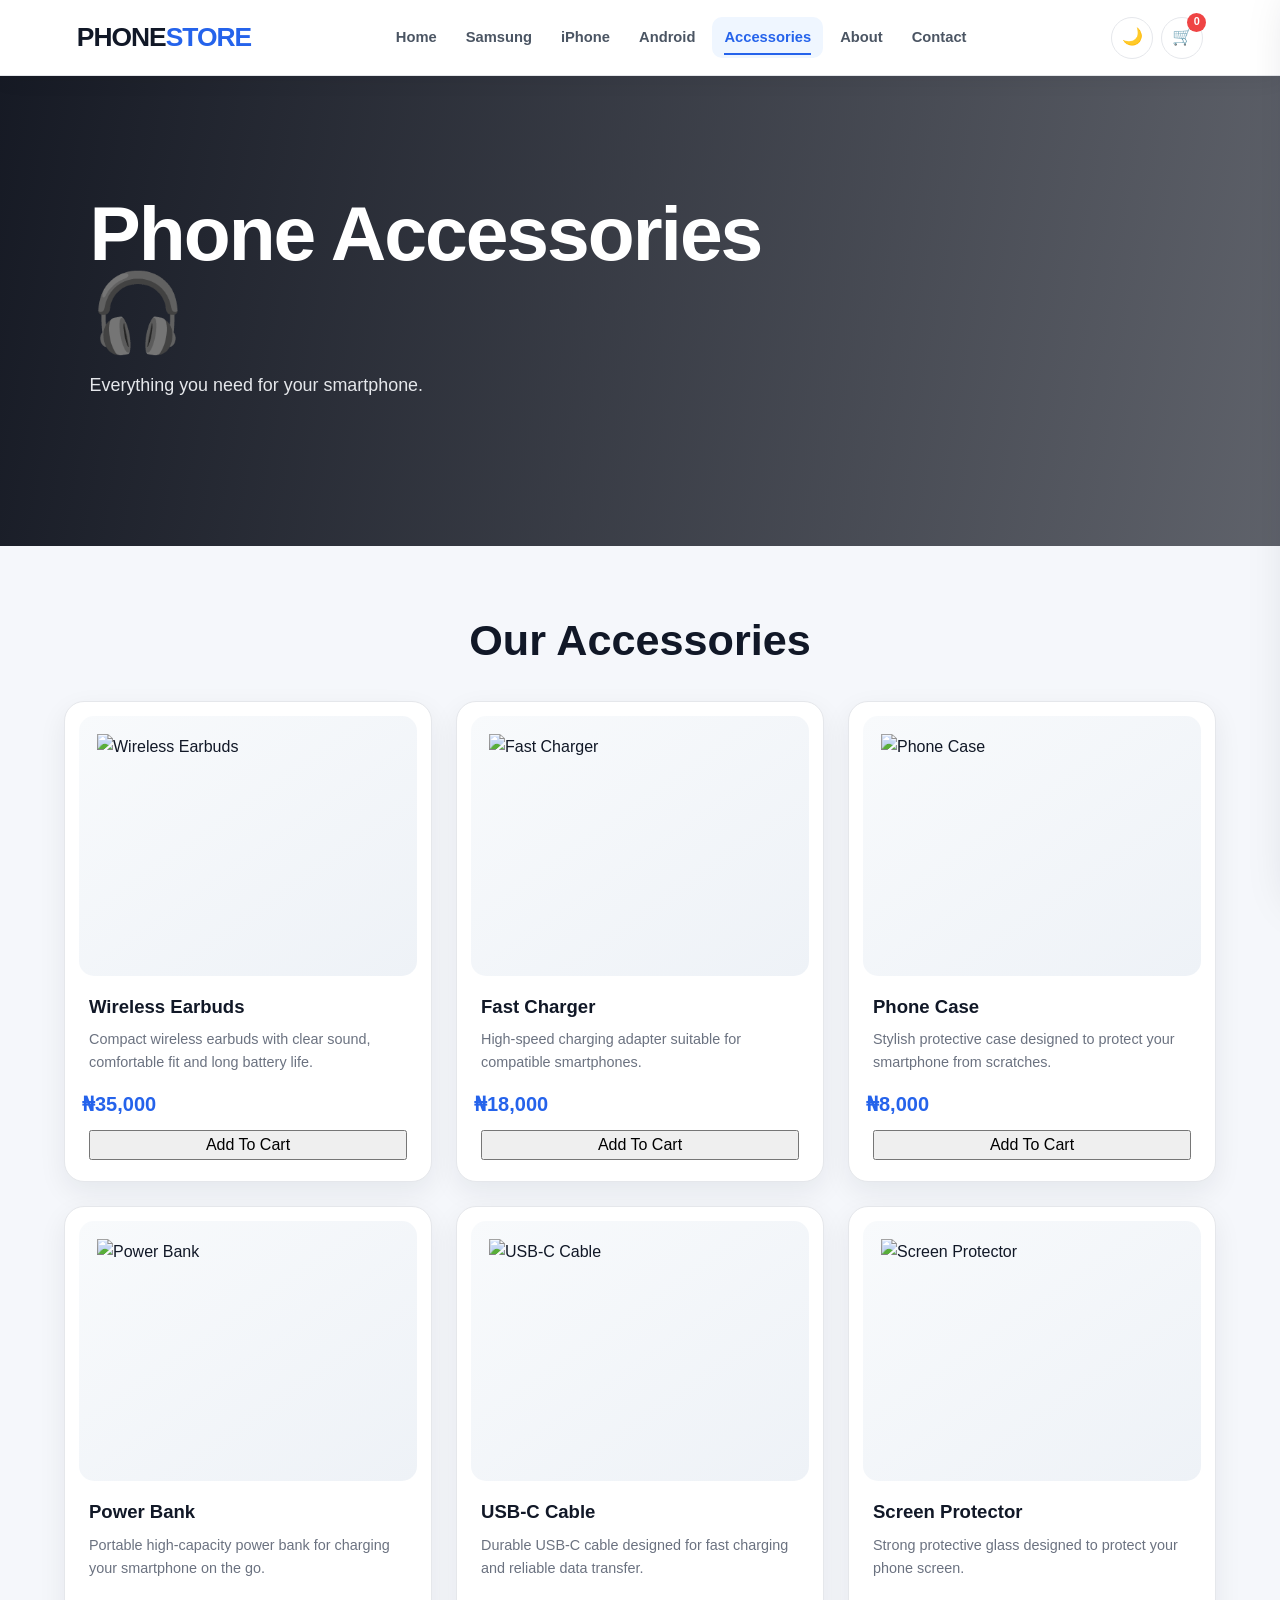
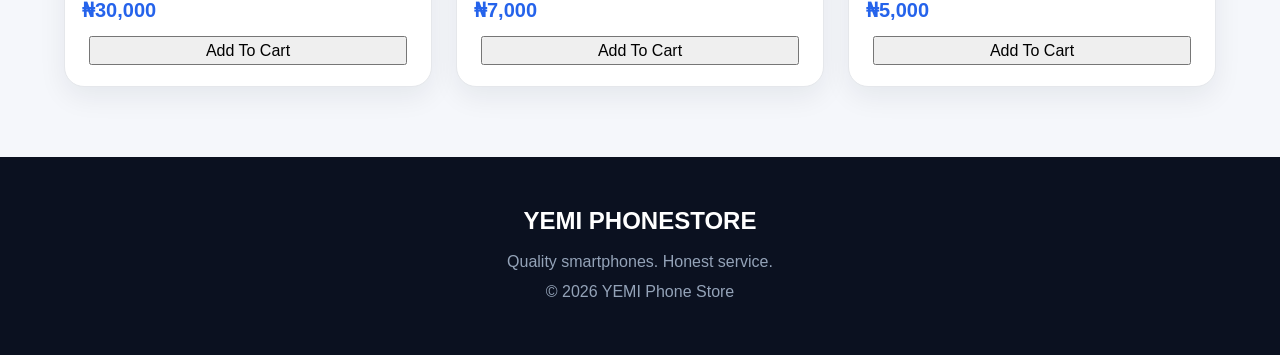
==== accessories.html @ 951abc67 "Add files via upload" ====
<!DOCTYPE html>
<html lang="en">
<head>
    <meta charset="UTF-8">
    <meta name="viewport" content="width=device-width, initial-scale=1.0">

    <title>Accessories | PhoneStore</title>

    <link rel="stylesheet" href="PHONE.css">
</head>

<body>

    <!-- NAVBAR -->
    <header class="navbar">

        <div class="logo">
            PHONE<span>STORE</span>
        </div>

        <nav id="nav">
            <a href="index.html">Home</a>
            <a href="samsung.html">Samsung</a>
            <a href="iphone.html">iPhone</a>
            <a href="android.html">Android</a>
            <a href="accessories.html" class="active">Accessories</a>
            <a href="about.html">About</a>
            <a href="contact.html">Contact</a>
        </nav>

        <div class="nav-buttons">
            <button onclick="toggleDark()">🌙</button>

            <button onclick="toggleCart()" class="cart-button">
                🛒
                <span id="cart-count">0</span>
            </button>
        </div>

    </header>


    <!-- HERO -->
    <section class="hero accessories-hero">

        <div class="hero-content">
            <h1>Phone Accessories 🎧</h1>

            <p>
                Everything you need for your smartphone.
            </p>
        </div>

    </section>


    <!-- ACCESSORIES -->
    <section class="products-section">

        <h2>Our Accessories</h2>

        <div class="product-grid">


            <!-- WIRELESS EARBUDS -->
            <div class="card">

                <img
                    src="https://commons.wikimedia.org/wiki/Special:Redirect/file/Here_One_earbuds_in_white_charging_case.jpg"
                    alt="Wireless Earbuds"
                    class="product-image"
                >

                <div class="product-info">

                    <h3>Wireless Earbuds</h3>

                    <p>
                        Compact wireless earbuds with clear sound,
                        comfortable fit and long battery life.
                    </p>

                    <h2>₦35,000</h2>

                    <button
                        onclick="addToCart('Wireless Earbuds', 35000)">
                        Add To Cart
                    </button>

                </div>

            </div>


            <!-- FAST CHARGER -->
            <div class="card">

                <img
    src="https://images.samsung.com/is/image/samsung/p6pim/levant/ep-ta4511xwegww/gallery/levant-power-adapter-45w-ep-ta4511xwegww-frontblack-532198115?$650_519_PNG$"
                    alt="Fast Charger"
                    class="product-image">

                <div class="product-info">

                    <h3>Fast Charger</h3>

                    <p>
                        High-speed charging adapter suitable
                        for compatible smartphones.
                    </p>

                    <h2>₦18,000</h2>

                    <button
                        onclick="addToCart('Fast Charger', 18000)">
                        Add To Cart
                    </button>

                </div>

            </div>


            <!-- PHONE CASE -->
            <div class="card">

                <img
                    src="https://images.unsplash.com/photo-1601593346740-925612772716?auto=format&fit=crop&w=900&q=85"
                    alt="Phone Case"
                    class="product-image"
                >

                <div class="product-info">

                    <h3>Phone Case</h3>

                    <p>
                        Stylish protective case designed to
                        protect your smartphone from scratches.
                    </p>

                    <h2>₦8,000</h2>

                    <button
                        onclick="addToCart('Phone Case', 8000)">
                        Add To Cart
                    </button>

                </div>

            </div>


            <!-- POWER BANK -->
            <div class="card">

                <img
                    src="https://www.anker.com/cdn/shop/files/A1638_45W_10K_PowerBank.jpg"
                    alt="Power Bank"
                    class="product-image"
                >

                <div class="product-info">

                    <h3>Power Bank</h3>

                    <p>
                        Portable high-capacity power bank for
                        charging your smartphone on the go.
                    </p>

                    <h2>₦30,000</h2>

                    <button
                        onclick="addToCart('Power Bank', 30000)">
                        Add To Cart
                    </button>

                </div>

            </div>


            <!-- USB C CABLE -->
            <div class="card">

                <img
                    src="https://images.unsplash.com/photo-1625948515291-69613efd103f?auto=format&fit=crop&w=900&q=85"
                    alt="USB-C Cable"
                    class="product-image"
                >

                <div class="product-info">

                    <h3>USB-C Cable</h3>

                    <p>
                        Durable USB-C cable designed for fast
                        charging and reliable data transfer.
                    </p>

                    <h2>₦7,000</h2>

                    <button
                        onclick="addToCart('USB-C Cable', 7000)">
                        Add To Cart
                    </button>

                </div>

            </div>


            <!-- SCREEN PROTECTOR -->
            <div class="card">

                <img
                    src="https://images.unsplash.com/photo-1586953208448-b95a79798f07?auto=format&fit=crop&w=900&q=85"
                    alt="Screen Protector"
                    class="product-image"
                >

                <div class="product-info">

                    <h3>Screen Protector</h3>

                    <p>
                        Strong protective glass designed to
                        protect your phone screen.
                    </p>

                    <h2>₦5,000</h2>

                    <button
                        onclick="addToCart('Screen Protector', 5000)">
                        Add To Cart
                    </button>

                </div>

            </div>

        </div>

    </section>


    <!-- CART -->
    <div id="cart-panel" class="cart-panel">

        <button onclick="toggleCart()" class="close-cart">
            ✕
        </button>

        <h2>Your Cart</h2>

        <div id="cart-items">
            <p>Your cart is empty.</p>
        </div>

        <hr>

        <h3>
            Total:
            <span id="cart-total">₦0</span>
        </h3>

    </div>


    <!-- FOOTER -->
    <footer>

        <h2>
            YEMI PHONE<span>STORE</span>
        </h2>

        <p>
            Quality smartphones. Honest service.
        </p>

        <p>
            © 2026 YEMI Phone Store
        </p>

    </footer>


    <script src="PHONE.js"></script>

</body>
</html>
---- PHONE.css ----
/* =========================================================
   PHONE STORE — COMPLETE WEBSITE CSS
   ========================================================= */

/* ---------- RESET ---------- */

* {
    margin: 0;
    padding: 0;
    box-sizing: border-box;
}

html {
    scroll-behavior: smooth;
}

body {
    min-height: 100vh;
    width: 100%;
    font-family: "Segoe UI", Arial, Helvetica, sans-serif;
    background: #f5f7fb;
    color: #111827;
    line-height: 1.6;
    display: flex;
    flex-direction: column;
    transition: background 0.3s ease, color 0.3s ease;
}

img {
    max-width: 100%;
    display: block;
}

a {
    color: inherit;
    text-decoration: none;
}

button,
input,
select,
textarea {
    font: inherit;
}

button {
    cursor: pointer;
}


/* =========================================================
   NAVBAR
   ========================================================= */

header {
    width: 100%;
    position: sticky;
    top: 0;
    z-index: 1000;
}

.navbar {
    width: 100%;
    min-height: 76px;
    padding: 0 6%;

    background: rgba(255, 255, 255, 0.94);
    backdrop-filter: blur(18px);
    -webkit-backdrop-filter: blur(18px);

    border-bottom: 1px solid #e5e7eb;

    display: flex;
    align-items: center;
    justify-content: space-between;

    gap: 25px;

    box-shadow: 0 4px 20px rgba(15, 23, 42, 0.06);
}


/* LOGO */

.logo {
    font-size: 1.65rem;
    font-weight: 900;
    letter-spacing: -1px;
    color: #111827;
    white-space: nowrap;
}

.logo span {
    color: #2563eb;
}


/* NAVIGATION */

.navbar nav {
    display: flex;
    align-items: center;
    justify-content: center;
    gap: 5px;
}

.navbar nav a {
    position: relative;

    padding: 9px 12px;

    color: #4b5563;

    font-size: 0.92rem;
    font-weight: 700;

    border-radius: 10px;

    transition: 0.25s ease;
}

.navbar nav a:hover,
.navbar nav a.active {
    color: #2563eb;
    background: #eff6ff;
}

.navbar nav a::after {
    content: "";

    position: absolute;

    left: 12px;
    right: 12px;
    bottom: 3px;

    height: 2px;

    background: #2563eb;

    transform: scaleX(0);
    transform-origin: center;

    transition: transform 0.25s ease;
}

.navbar nav a:hover::after,
.navbar nav a.active::after {
    transform: scaleX(1);
}


/* NAVIGATION BUTTONS */

.nav-actions,
.nav-buttons {
    display: flex;
    align-items: center;
    gap: 8px;
}

.nav-actions button,
.nav-buttons button {
    position: relative;

    width: 42px;
    height: 42px;

    border: 1px solid #e5e7eb;
    border-radius: 50%;

    background: #ffffff;
    color: #111827;

    display: grid;
    place-items: center;

    font-size: 1.05rem;

    transition: 0.25s ease;
}

.nav-actions button:hover,
.nav-buttons button:hover {
    background: #2563eb;
    color: white;
    border-color: #2563eb;

    transform: translateY(-2px);
}


/* CART NUMBER */

#cart-count {
    position: absolute;

    top: -5px;
    right: -4px;

    min-width: 19px;
    height: 19px;

    padding: 0 5px;

    border-radius: 20px;

    background: #ef4444;
    color: white;

    font-size: 0.68rem;
    font-weight: 800;

    display: grid;
    place-items: center;
}


/* MOBILE MENU */

.menu {
    display: none;

    border: 0;

    background: #111827;
    color: white;

    width: 42px;
    height: 42px;

    border-radius: 10px;

    font-size: 1.3rem;
}


/* =========================================================
   BUTTONS
   ========================================================= */

.btn,
button.btn {
    border: 0;

    display: inline-flex;
    align-items: center;
    justify-content: center;

    min-height: 46px;

    padding: 0 22px;

    border-radius: 12px;

    background: #111827;
    color: white;

    font-weight: 800;

    transition: 0.25s ease;

    box-shadow: 0 8px 20px rgba(17, 24, 39, 0.14);
}

.btn:hover,
button.btn:hover {
    transform: translateY(-3px);

    box-shadow: 0 12px 25px rgba(17, 24, 39, 0.2);
}

.btn.primary,
button.btn.primary {
    background: #2563eb;
    color: white;
}

.btn.primary:hover,
button.btn.primary:hover {
    background: #1d4ed8;
}


/* =========================================================
   MAIN HERO
   ========================================================= */

.hero {
    width: 100%;

    min-height: 470px;

    padding: 80px 7%;

    position: relative;

    overflow: hidden;

    display: flex;
    flex-direction: column;

    align-items: flex-start;
    justify-content: center;

    color: white;

    background:
        linear-gradient(
            100deg,
            rgba(3, 7, 18, 0.95),
            rgba(3, 7, 18, 0.68),
            rgba(3, 7, 18, 0.22)
        ),
        url("https://images.unsplash.com/photo-1511707171634-5f897ff02aa9?auto=format&fit=crop&w=1800&q=85")
        center / cover no-repeat;
}

.hero h1 {
    max-width: 720px;

    font-size: clamp(2.5rem, 6vw, 5.2rem);

    line-height: 1.02;

    letter-spacing: -2px;

    margin-bottom: 20px;
}

.hero p {
    max-width: 650px;

    font-size: 1.12rem;

    color: #e5e7eb;

    margin-bottom: 28px;
}

.hero .btn {
    background: #2563eb;
}

.hero .btn:hover {
    background: #3b82f6;
}


/* =========================================================
   PAGE BANNER
   ========================================================= */

.page-banner {
    width: 100%;

    min-height: 270px;

    padding: 55px 7%;

    display: flex;
    flex-direction: column;

    align-items: center;
    justify-content: center;

    text-align: center;

    color: white;

    background:
        radial-gradient(
            circle at 20% 20%,
            rgba(59, 130, 246, 0.35),
            transparent 35%
        ),
        radial-gradient(
            circle at 80% 80%,
            rgba(14, 165, 233, 0.25),
            transparent 35%
        ),
        linear-gradient(
            135deg,
            #0f172a,
            #1e3a8a
        );
}

.page-banner h1 {
    font-size: clamp(2.2rem, 5vw, 4rem);

    line-height: 1.1;

    letter-spacing: -1.5px;

    margin-bottom: 10px;
}

.page-banner p {
    color: #dbeafe;

    font-size: 1.05rem;
}


/* =========================================================
   GENERAL CONTAINERS
   ========================================================= */

.container {
    width: min(1180px, 90%);

    margin: 0 auto;

    padding: 70px 0;
}

.section-title {
    text-align: center;

    margin-bottom: 35px;
}

.section-title h2,
.products-section > h2 {
    font-size: clamp(1.8rem, 4vw, 2.7rem);

    line-height: 1.15;

    margin-bottom: 9px;

    color: #111827;
}

.section-title p {
    color: #6b7280;
}


/* =========================================================
   CATEGORIES
   ========================================================= */

.categories {
    display: grid;

    grid-template-columns: repeat(4, 1fr);

    gap: 20px;
}

.category {
    min-height: 155px;

    padding: 25px;

    background: white;

    border: 1px solid #e5e7eb;

    border-radius: 20px;

    display: flex;

    flex-direction: column;

    align-items: center;

    justify-content: center;

    gap: 12px;

    font-size: 1.05rem;

    font-weight: 800;

    box-shadow: 0 10px 25px rgba(15, 23, 42, 0.06);

    transition: 0.3s ease;
}

.category:hover {
    transform: translateY(-7px);

    border-color: #93c5fd;

    box-shadow:
        0 18px 40px rgba(37, 99, 235, 0.14);

    color: #2563eb;
}

.category .icon {
    width: 62px;
    height: 62px;

    border-radius: 18px;

    background: #eff6ff;

    display: grid;
    place-items: center;

    font-size: 1.8rem;
}


/* =========================================================
   SEARCH / FILTER
   ========================================================= */

.toolbar {
    width: 100%;

    margin-bottom: 32px;

    display: flex;

    gap: 14px;
}

.search,
.filter {
    height: 50px;

    border: 1px solid #dbe1ea;

    border-radius: 12px;

    outline: none;

    background: white;

    color: #111827;

    transition: 0.25s ease;
}

.search {
    flex: 1;

    padding: 0 18px;
}

.filter {
    min-width: 190px;

    padding: 0 14px;
}

.search:focus,
.filter:focus,
.contact-form input:focus,
.contact-form textarea:focus,
form input:focus,
form textarea:focus {
    border-color: #2563eb;

    box-shadow:
        0 0 0 4px rgba(37, 99, 235, 0.1);
}


/* =========================================================
   PRODUCT GRID
   ========================================================= */

.products,
.product-grid {
    display: grid;

    grid-template-columns:
        repeat(4, minmax(0, 1fr));

    gap: 24px;
}

.product-grid {
    grid-template-columns:
        repeat(3, minmax(0, 1fr));
}


/* =========================================================
   PRODUCT CARD
   ========================================================= */

.card {
    position: relative;

    overflow: hidden;

    background: white;

    border: 1px solid #e5e7eb;

    border-radius: 20px;

    padding: 14px;

    box-shadow:
        0 10px 28px rgba(15, 23, 42, 0.07);

    transition:
        transform 0.3s ease,
        box-shadow 0.3s ease,
        border-color 0.3s ease;
}

.card:hover {
    transform: translateY(-8px);

    border-color: #bfdbfe;

    box-shadow:
        0 22px 45px rgba(15, 23, 42, 0.13);
}


/* PRODUCT IMAGE */

.card img,
.product-image {
    width: 100%;

    height: 260px;

    object-fit: contain;

    border-radius: 15px;

    background:
        linear-gradient(
            145deg,
            #f8fafc,
            #eef2f7
        );

    padding: 18px;

    transition:
        transform 0.35s ease;
}

.card:hover img,
.card:hover .product-image {
    transform: scale(1.045);
}


/* PRODUCT NAME */

.card h3 {
    margin: 17px 7px 7px;

    font-size: 1.16rem;

    color: #111827;
}


/* DESCRIPTION */

.card p {
    min-height: 48px;

    margin: 0 7px 12px;

    color: #6b7280;

    font-size: 0.9rem;
}


/* BRAND BADGE */

.badge {
    position: absolute;

    top: 24px;
    left: 24px;

    z-index: 2;

    padding: 6px 11px;

    border-radius: 30px;

    background: #111827;

    color: white;

    font-size: 0.72rem;

    font-weight: 800;

    box-shadow:
        0 5px 15px rgba(0, 0, 0, 0.18);
}


/* PRICE */

.price {
    margin: 0 7px 15px;

    font-size: 1.3rem;

    font-weight: 900;

    color: #2563eb;
}


/* CARD BUTTON */

.card .btn,
.card button {
    width: calc(100% - 14px);

    margin: 0 7px 7px;
}


/* =========================================================
   ACCESSORIES
   ========================================================= */

.products-section {
    width: min(1180px, 90%);

    margin: 0 auto;

    padding: 70px 0;
}

.products-section > h2 {
    text-align: center;

    margin-bottom: 35px;
}

.accessories-hero {
    background:
        linear-gradient(
            100deg,
            rgba(3, 7, 18, 0.92),
            rgba(3, 7, 18, 0.62)
        ),
        url("https://images.unsplash.com/photo-1588423771073-b8903fbb85b5?auto=format&fit=crop&w=1800&q=85")
        center / cover no-repeat;
}

.product-info {
    padding: 0 3px;
}

.product-info h3 {
    margin-top: 16px;
}

.product-info h2 {
    margin: 10px 0;

    color: #2563eb;

    font-size: 1.25rem;
}


/* =========================================================
   ABOUT PAGE
   ========================================================= */

.info-grid {
    display: grid;

    grid-template-columns: repeat(2, 1fr);

    gap: 24px;
}

.info-box {
    position: relative;

    padding: 32px;

    min-height: 190px;

    overflow: hidden;

    background: white;

    border: 1px solid #e5e7eb;

    border-radius: 22px;

    box-shadow:
        0 12px 30px rgba(15, 23, 42, 0.07);

    transition: 0.3s ease;
}

.info-box::before {
    content: "";

    position: absolute;

    top: 0;
    left: 0;

    width: 5px;
    height: 100%;

    background: #2563eb;
}

.info-box:hover {
    transform: translateY(-5px);

    box-shadow:
        0 18px 40px rgba(37, 99, 235, 0.12);
}

.info-box h2 {
    margin-bottom: 12px;

    font-size: 1.35rem;
}

.info-box p {
    color: #667085;

    line-height: 1.8;
}


/* =========================================================
   CONTACT PAGE
   ========================================================= */

.contact-section {
    width: min(1180px, 90%);

    margin: auto;

    padding: 70px 0;
}

.contact-container {
    display: grid;

    grid-template-columns: 0.9fr 1.1fr;

    gap: 35px;

    align-items: start;
}

.contact-info {
    padding: 35px;

    background: #111827;

    color: white;

    border-radius: 24px;

    box-shadow:
        0 18px 45px rgba(15, 23, 42, 0.14);
}

.contact-info h2 {
    font-size: 2rem;

    margin-bottom: 12px;
}

.contact-info p {
    color: #cbd5e1;

    line-height: 1.8;

    margin-bottom: 20px;
}

.contact-info a {
    display: block;

    color: #93c5fd;

    margin: 12px 0;

    font-weight: 700;
}

.contact-info a:hover {
    color: white;
}


/* =========================================================
   SEND US A MESSAGE FORM
   ========================================================= */

form,
.contact-form {
    width: 100%;

    padding: 38px;

    background: white;

    border: 1px solid #e5e7eb;

    border-radius: 24px;

    box-shadow:
        0 18px 45px rgba(15, 23, 42, 0.09);
}

form h2,
.contact-form h2 {
    margin-bottom: 7px;

    font-size: 1.8rem;

    text-align: center;
}

.form-subtitle {
    text-align: center;

    color: #6b7280;

    margin-bottom: 25px;
}

.form-group {
    margin-bottom: 18px;
}

form label,
.contact-form label {
    display: block;

    margin-bottom: 7px;

    color: #374151;

    font-weight: 750;

    font-size: 0.92rem;
}

form input,
form textarea,
.contact-form input,
.contact-form textarea {
    width: 100%;

    border: 1px solid #dbe1ea;

    border-radius: 12px;

    background: #f9fafb;

    color: #111827;

    outline: none;

    transition: 0.25s ease;
}

form input,
.contact-form input {
    height: 50px;

    padding: 0 15px;
}

form textarea,
.contact-form textarea {
    min-height: 145px;

    resize: vertical;

    padding: 14px 15px;
}

form input::placeholder,
form textarea::placeholder {
    color: #9ca3af;
}

form button[type="submit"],
.contact-form button[type="submit"] {
    width: 100%;

    margin-top: 10px;
}


/* WHATSAPP */

.whatsapp-btn {
    display: inline-flex;

    align-items: center;
    justify-content: center;

    width: 100%;

    min-height: 48px;

    margin-top: 15px;

    border-radius: 12px;

    background: #22c55e;

    color: white;

    font-weight: 800;

    transition: 0.25s ease;
}

.whatsapp-btn:hover {
    background: #16a34a;

    transform: translateY(-2px);
}


/* =========================================================
   CART PANEL
   ========================================================= */

.cart-panel {
    position: fixed;

    top: 0;

    right: -430px;

    z-index: 2000;

    width: min(400px, 92vw);

    height: 100vh;

    padding: 85px 25px 30px;

    overflow-y: auto;

    background: white;

    border-left: 1px solid #e5e7eb;

    box-shadow:
        -15px 0 45px rgba(15, 23, 42, 0.15);

    transition: right 0.35s ease;
}

.cart-panel.show {
    right: 0;
}

.cart-panel h2 {
    margin-bottom: 22px;
}

.cart-panel h3 {
    margin: 22px 0;

    padding-top: 18px;

    border-top: 1px solid #e5e7eb;
}

.cart-panel #cart-total {
    color: #2563eb;
}

.cart-panel .btn {
    width: 100%;
}


/* CART ITEM */

.cart-item {
    padding: 15px 0;

    border-bottom: 1px solid #e5e7eb;
}

.cart-item strong {
    display: inline-block;

    margin-bottom: 5px;
}

.cart-item button {
    margin-top: 8px;

    padding: 6px 11px;

    border: 0;

    border-radius: 8px;

    background: #fee2e2;

    color: #b91c1c;

    font-weight: 700;
}

.cart-item button:hover {
    background: #fecaca;
}


/* =========================================================
   FOOTER
   ========================================================= */

footer {
    width: 100%;

    margin-top: auto;

    padding: 45px 20px;

    text-align: center;

    background: #0b1120;

    color: #e5e7eb;
}

footer h2,
footer h3 {
    color: white;

    margin-bottom: 8px;

    font-size: 1.5rem;
}

footer p {
    color: #94a3b8;

    margin: 5px 0;
}


/* =========================================================
   DARK MODE
   ========================================================= */

body.dark {
    background: #080d18;

    color: #e5e7eb;
}

body.dark .navbar {
    background: rgba(11, 17, 32, 0.95);

    border-color: #1f2937;
}

body.dark .logo {
    color: white;
}

body.dark .navbar nav a {
    color: #cbd5e1;
}

body.dark .navbar nav a:hover,
body.dark .navbar nav a.active {
    color: #60a5fa;

    background: #172554;
}

body.dark .nav-actions button,
body.dark .nav-buttons button {
    background: #111827;

    color: #e5e7eb;

    border-color: #374151;
}

body.dark .section-title h2,
body.dark .products-section > h2 {
    color: #f8fafc;
}

body.dark .section-title p,
body.dark .card p {
    color: #94a3b8;
}

body.dark .category,
body.dark .card,
body.dark .info-box,
body.dark form,
body.dark .contact-form,
body.dark .cart-panel {
    background: #111827;

    border-color: #273244;

    color: #e5e7eb;
}

body.dark .category:hover {
    border-color: #2563eb;
}

body.dark .category .icon,
body.dark .card img,
body.dark .card .product-image {
    background: #0f172a;
}

body.dark .category,
body.dark .card,
body.dark .info-box,
body.dark form,
body.dark .contact-form {
    box-shadow:
        0 15px 35px rgba(0, 0, 0, 0.25);
}

body.dark .card h3,
body.dark .info-box h2,
body.dark form h2,
body.dark .contact-form h2 {
    color: #f8fafc;
}

body.dark .info-box p,
body.dark .form-subtitle {
    color: #94a3b8;
}

body.dark form label,
body.dark .contact-form label {
    color: #d1d5db;
}

body.dark form input,
body.dark form textarea,
body.dark .contact-form input,
body.dark .contact-form textarea,
body.dark .search,
body.dark .filter {
    background: #0b1120;

    color: #f8fafc;

    border-color: #374151;
}

body.dark form input::placeholder,
body.dark form textarea::placeholder {
    color: #64748b;
}

body.dark .cart-panel h3 {
    border-color: #273244;
}


/* =========================================================
   TABLET
   ========================================================= */

@media (max-width: 1050px) {

    .navbar {
        padding: 0 4%;
    }

    .navbar nav a {
        padding: 8px;

        font-size: 0.84rem;
    }

    .products {
        grid-template-columns:
            repeat(3, minmax(0, 1fr));
    }

    .product-grid {
        grid-template-columns:
            repeat(2, minmax(0, 1fr));
    }

    .categories {
        grid-template-columns:
            repeat(2, 1fr);
    }

    .contact-container {
        grid-template-columns: 1fr;
    }
}


/* =========================================================
   MOBILE
   ========================================================= */

@media (max-width: 760px) {

    .navbar {
        min-height: 68px;

        padding: 0 5%;

        gap: 10px;
    }

    .logo {
        font-size: 1.35rem;
    }

    .menu {
        display: grid;

        place-items: center;

        margin-left: auto;

        order: 2;
    }

    .nav-actions,
    .nav-buttons {
        order: 3;
    }


    /* MOBILE NAV */

    .navbar nav {
        position: absolute;

        top: 68px;

        left: 0;
        right: 0;

        display: none;

        padding: 14px 5%;

        background: white;

        border-bottom: 1px solid #e5e7eb;

        box-shadow:
            0 15px 25px rgba(15, 23, 42, 0.08);

        flex-direction: column;

        align-items: stretch;
    }

    .navbar nav.show {
        display: flex;
    }

    .navbar nav a {
        padding: 13px 15px;
    }

    .navbar nav a::after {
        display: none;
    }

    body.dark .navbar nav {
        background: #0b1120;

        border-color: #1f2937;
    }


    /* HERO */

    .hero {
        min-height: 450px;

        padding: 65px 7%;

        background-position: center;
    }

    .hero h1 {
        letter-spacing: -1px;
    }

    .page-banner {
        min-height: 230px;

        padding: 45px 6%;
    }


    /* CONTAINERS */

    .container,
    .products-section,
    .contact-section {
        width: 90%;

        padding: 50px 0;
    }


    /* PRODUCTS */

    .products {
        grid-template-columns:
            repeat(2, minmax(0, 1fr));

        gap: 17px;
    }

    .product-grid {
        grid-template-columns:
            repeat(2, minmax(0, 1fr));

        gap: 17px;
    }

    .card {
        border-radius: 16px;

        padding: 10px;
    }

    .card img,
    .product-image {
        height: 205px;

        padding: 12px;
    }

    .card h3 {
        font-size: 1rem;

        margin-top: 13px;
    }

    .card p {
        font-size: 0.82rem;

        min-height: 42px;
    }

    .price {
        font-size: 1.05rem;
    }

    .card .btn,
    .card button {
        padding: 0 10px;

        min-height: 42px;

        font-size: 0.82rem;
    }

    .badge {
        top: 18px;

        left: 18px;

        font-size: 0.65rem;
    }


    /* SEARCH */

    .toolbar {
        flex-direction: column;
    }

    .filter {
        width: 100%;
    }


    /* ABOUT */

    .info-grid {
        grid-template-columns: 1fr;
    }


    /* CONTACT */

    .contact-info {
        padding: 27px;
    }

    form,
    .contact-form {
        padding: 25px 20px;

        border-radius: 18px;
    }
}


/* =========================================================
   SMALL PHONES
   ========================================================= */

@media (max-width: 480px) {

    .navbar {
        padding: 0 4%;
    }

    .logo {
        font-size: 1.15rem;
    }

    .nav-actions,
    .nav-buttons {
        gap: 4px;
    }

    .nav-actions button,
    .nav-buttons button {
        width: 35px;
        height: 35px;

        font-size: 0.9rem;
    }


    .hero {
        min-height: 410px;
    }

    .hero h1 {
        font-size: 2.45rem;
    }

    .hero p {
        font-size: 0.95rem;
    }


    .page-banner h1 {
        font-size: 2.15rem;
    }


    .categories {
        grid-template-columns:
            1fr 1fr;

        gap: 12px;
    }

    .category {
        min-height: 125px;

        padding: 15px 8px;

        font-size: 0.9rem;
    }

    .category .icon {
        width: 50px;
        height: 50px;

        font-size: 1.45rem;
    }


    .products,
    .product-grid {
        grid-template-columns: 1fr;
    }

    .card img,
    .product-image {
        height: 270px;
    }

    .card h3 {
        font-size: 1.1rem;
    }

    .card p {
        font-size: 0.9rem;
    }

    .price {
        font-size: 1.2rem;
    }


    .cart-panel {
        width: 100%;
    }
}
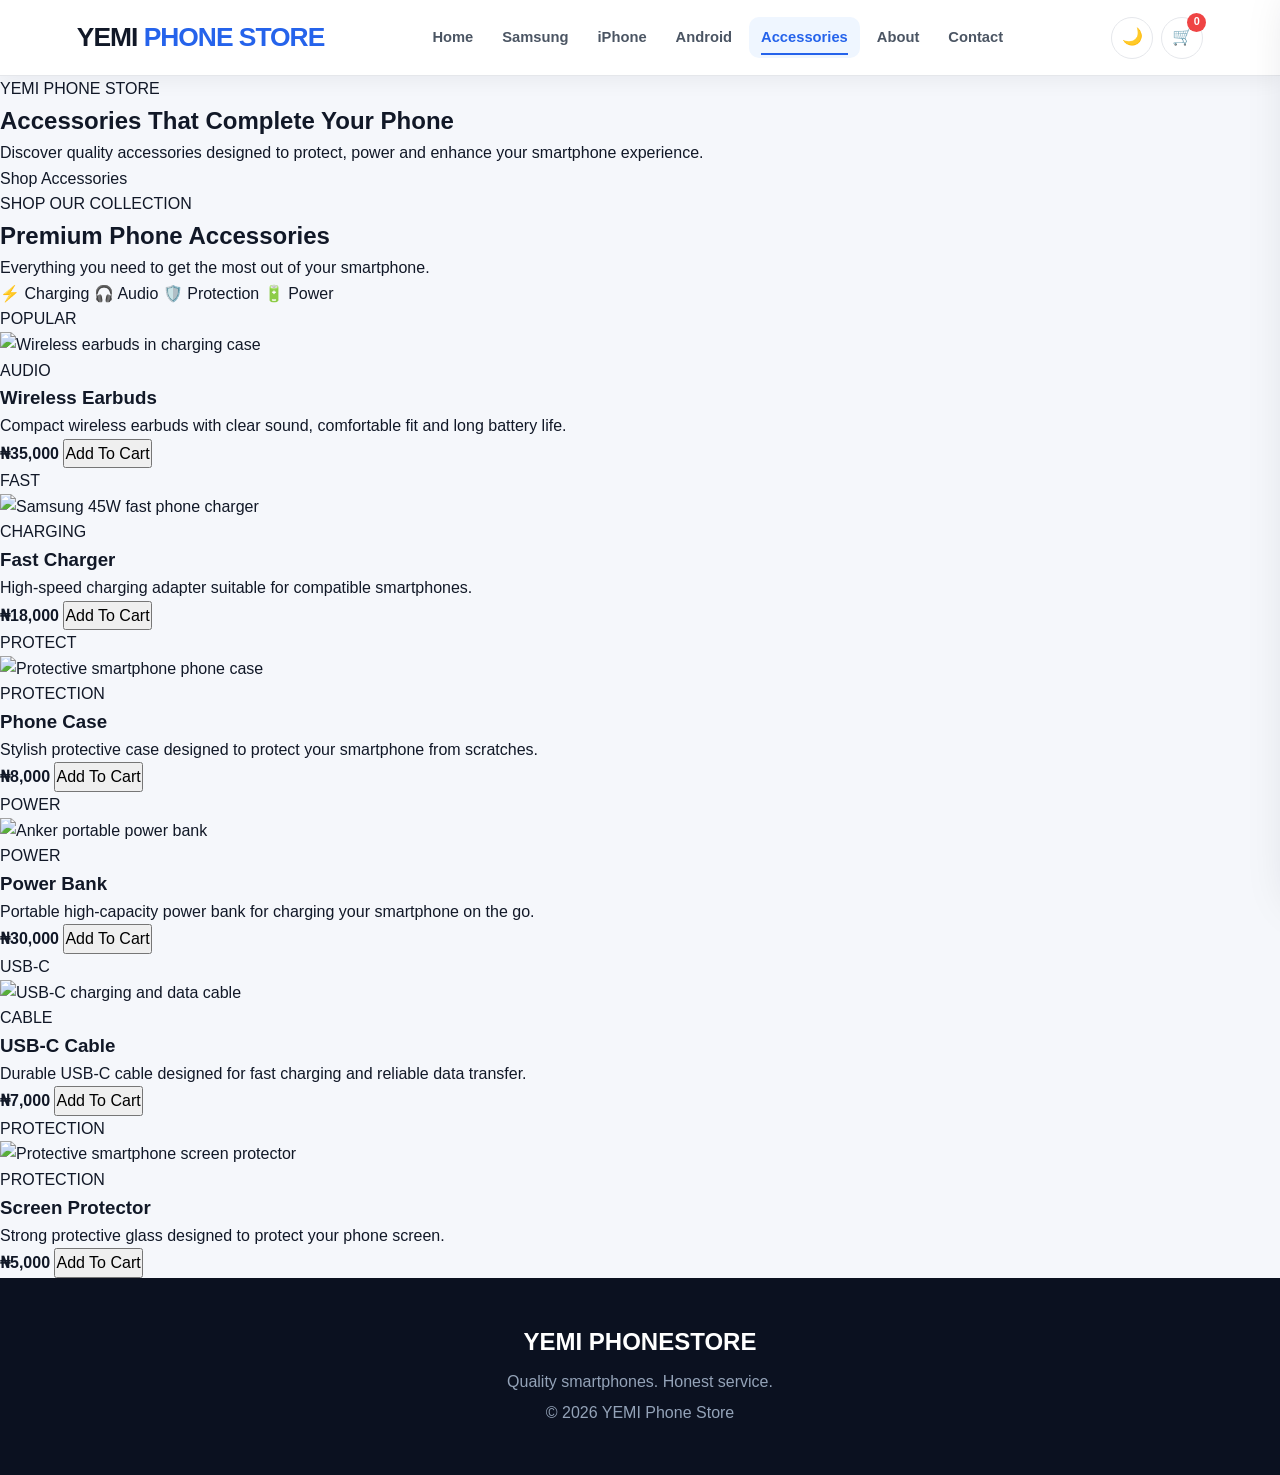
==== commit 06295c10: "Update accessories.html" ====
--- a/accessories.html
+++ b/accessories.html
@@ -4,18 +4,31 @@
     <meta charset="UTF-8">
     <meta name="viewport" content="width=device-width, initial-scale=1.0">
 
-    <title>Accessories | PhoneStore</title>
+    <title>Phone Accessories | Yemi Phone Store</title>
+
+    <meta name="description"
+          content="Shop quality phone accessories including wireless earbuds, fast chargers, phone cases, power banks, USB-C cables and screen protectors at Yemi Phone Store.">
+
+    <meta name="robots" content="index, follow">
+
+    <link rel="canonical"
+          href="https://abdulraqeebadedapo-crypto.github.io/YEMI-STORE/accessories.html">
+
+    <!-- Keep your existing Google verification tag here if this page has one -->
 
     <link rel="stylesheet" href="PHONE.css">
 </head>
 
 <body>
 
-    <!-- NAVBAR -->
+    <!-- =========================
+         NAVBAR
+    ========================== -->
+
     <header class="navbar">
 
         <div class="logo">
-            PHONE<span>STORE</span>
+            YEMI <span>PHONE STORE</span>
         </div>
 
         <nav id="nav">
@@ -29,246 +42,477 @@
         </nav>
 
         <div class="nav-buttons">
-            <button onclick="toggleDark()">🌙</button>
-
-            <button onclick="toggleCart()" class="cart-button">
+
+            <button
+                type="button"
+                onclick="toggleDark()"
+                aria-label="Toggle dark mode">
+                🌙
+            </button>
+
+            <button
+                type="button"
+                onclick="toggleCart()"
+                class="cart-button"
+                aria-label="Open shopping cart">
+
                 🛒
+
                 <span id="cart-count">0</span>
+
             </button>
+
         </div>
 
     </header>
 
 
-    <!-- HERO -->
-    <section class="hero accessories-hero">
-
-        <div class="hero-content">
-            <h1>Phone Accessories 🎧</h1>
+    <!-- =========================
+         ACCESSORIES HERO
+    ========================== -->
+
+    <section class="accessories-hero-new">
+
+        <div class="accessories-hero-overlay"></div>
+
+        <div class="accessories-hero-content">
+
+            <span class="hero-small-title">
+                YEMI PHONE STORE
+            </span>
+
+            <h1>
+                Accessories That
+                <span>Complete</span> Your Phone
+            </h1>
 
             <p>
-                Everything you need for your smartphone.
+                Discover quality accessories designed to protect,
+                power and enhance your smartphone experience.
             </p>
+
+            <a href="#accessories"
+               class="hero-shop-button">
+                Shop Accessories
+            </a>
+
         </div>
 
     </section>
 
 
-    <!-- ACCESSORIES -->
-    <section class="products-section">
-
-        <h2>Our Accessories</h2>
-
-        <div class="product-grid">
-
-
-            <!-- WIRELESS EARBUDS -->
-            <div class="card">
-
-                <img
-                    src="https://commons.wikimedia.org/wiki/Special:Redirect/file/Here_One_earbuds_in_white_charging_case.jpg"
-                    alt="Wireless Earbuds"
-                    class="product-image"
-                >
-
-                <div class="product-info">
-
-                    <h3>Wireless Earbuds</h3>
+    <!-- =========================
+         ACCESSORIES SECTION
+    ========================== -->
+
+    <main id="accessories"
+          class="accessories-main">
+
+        <div class="accessories-heading">
+
+            <span>SHOP OUR COLLECTION</span>
+
+            <h2>
+                Premium Phone Accessories
+            </h2>
+
+            <p>
+                Everything you need to get the most out of your smartphone.
+            </p>
+
+        </div>
+
+
+        <!-- ACCESSORY FILTER LABELS -->
+
+        <div class="accessory-tags">
+
+            <span>⚡ Charging</span>
+            <span>🎧 Audio</span>
+            <span>🛡️ Protection</span>
+            <span>🔋 Power</span>
+
+        </div>
+
+
+        <!-- PRODUCT GRID -->
+
+        <div class="accessories-product-grid">
+
+
+            <!-- =========================
+                 WIRELESS EARBUDS
+            ========================== -->
+
+            <article class="accessory-product-card">
+
+                <div class="accessory-product-image">
+
+                    <span class="product-badge">
+                        POPULAR
+                    </span>
+
+                    <img
+                        src="https://commons.wikimedia.org/wiki/Special:Redirect/file/Here_One_earbuds_in_white_charging_case.jpg"
+                        alt="Wireless earbuds in charging case"
+                        loading="lazy">
+
+                </div>
+
+
+                <div class="accessory-product-info">
+
+                    <span class="product-type">
+                        AUDIO
+                    </span>
+
+                    <h3>
+                        Wireless Earbuds
+                    </h3>
 
                     <p>
                         Compact wireless earbuds with clear sound,
                         comfortable fit and long battery life.
                     </p>
 
-                    <h2>₦35,000</h2>
-
-                    <button
-                        onclick="addToCart('Wireless Earbuds', 35000)">
-                        Add To Cart
-                    </button>
-
-                </div>
-
-            </div>
-
-
-            <!-- FAST CHARGER -->
-            <div class="card">
-
-                <img
-    src="https://images.samsung.com/is/image/samsung/p6pim/levant/ep-ta4511xwegww/gallery/levant-power-adapter-45w-ep-ta4511xwegww-frontblack-532198115?$650_519_PNG$"
-                    alt="Fast Charger"
-                    class="product-image">
-
-                <div class="product-info">
-
-                    <h3>Fast Charger</h3>
+                    <div class="product-purchase">
+
+                        <strong>
+                            ₦35,000
+                        </strong>
+
+                        <button
+                            type="button"
+                            onclick="addToCart('Wireless Earbuds', 35000)">
+                            Add To Cart
+                        </button>
+
+                    </div>
+
+                </div>
+
+            </article>
+
+
+            <!-- =========================
+                 FAST CHARGER
+            ========================== -->
+
+            <article class="accessory-product-card">
+
+                <div class="accessory-product-image">
+
+                    <span class="product-badge">
+                        FAST
+                    </span>
+
+                    <img
+                        src="https://images.samsung.com/is/image/samsung/p6pim/levant/ep-ta4511xwegww/gallery/levant-power-adapter-45w-ep-ta4511xwegww-frontblack-532198115?$650_519_PNG$"
+                        alt="Samsung 45W fast phone charger"
+                        loading="lazy">
+
+                </div>
+
+
+                <div class="accessory-product-info">
+
+                    <span class="product-type">
+                        CHARGING
+                    </span>
+
+                    <h3>
+                        Fast Charger
+                    </h3>
 
                     <p>
                         High-speed charging adapter suitable
                         for compatible smartphones.
                     </p>
 
-                    <h2>₦18,000</h2>
-
-                    <button
-                        onclick="addToCart('Fast Charger', 18000)">
-                        Add To Cart
-                    </button>
-
-                </div>
-
-            </div>
-
-
-            <!-- PHONE CASE -->
-            <div class="card">
-
-                <img
-                    src="https://images.unsplash.com/photo-1601593346740-925612772716?auto=format&fit=crop&w=900&q=85"
-                    alt="Phone Case"
-                    class="product-image"
-                >
-
-                <div class="product-info">
-
-                    <h3>Phone Case</h3>
+                    <div class="product-purchase">
+
+                        <strong>
+                            ₦18,000
+                        </strong>
+
+                        <button
+                            type="button"
+                            onclick="addToCart('Fast Charger', 18000)">
+                            Add To Cart
+                        </button>
+
+                    </div>
+
+                </div>
+
+            </article>
+
+
+            <!-- =========================
+                 PHONE CASE
+            ========================== -->
+
+            <article class="accessory-product-card">
+
+                <div class="accessory-product-image">
+
+                    <span class="product-badge">
+                        PROTECT
+                    </span>
+
+                    <img
+                        src="https://images.unsplash.com/photo-1601593346740-925612772716?auto=format&fit=crop&w=900&q=85"
+                        alt="Protective smartphone phone case"
+                        loading="lazy">
+
+                </div>
+
+
+                <div class="accessory-product-info">
+
+                    <span class="product-type">
+                        PROTECTION
+                    </span>
+
+                    <h3>
+                        Phone Case
+                    </h3>
 
                     <p>
                         Stylish protective case designed to
                         protect your smartphone from scratches.
                     </p>
 
-                    <h2>₦8,000</h2>
-
-                    <button
-                        onclick="addToCart('Phone Case', 8000)">
-                        Add To Cart
-                    </button>
-
-                </div>
-
-            </div>
-
-
-            <!-- POWER BANK -->
-            <div class="card">
-
-                <img
-                    src="https://www.anker.com/cdn/shop/files/A1638_45W_10K_PowerBank.jpg"
-                    alt="Power Bank"
-                    class="product-image"
-                >
-
-                <div class="product-info">
-
-                    <h3>Power Bank</h3>
+                    <div class="product-purchase">
+
+                        <strong>
+                            ₦8,000
+                        </strong>
+
+                        <button
+                            type="button"
+                            onclick="addToCart('Phone Case', 8000)">
+                            Add To Cart
+                        </button>
+
+                    </div>
+
+                </div>
+
+            </article>
+
+
+            <!-- =========================
+                 POWER BANK
+            ========================== -->
+
+            <article class="accessory-product-card">
+
+                <div class="accessory-product-image">
+
+                    <span class="product-badge">
+                        POWER
+                    </span>
+
+                    <img
+                        src="https://www.anker.com/cdn/shop/files/A1638_45W_10K_PowerBank.jpg"
+                        alt="Anker portable power bank"
+                        loading="lazy">
+
+                </div>
+
+
+                <div class="accessory-product-info">
+
+                    <span class="product-type">
+                        POWER
+                    </span>
+
+                    <h3>
+                        Power Bank
+                    </h3>
 
                     <p>
                         Portable high-capacity power bank for
                         charging your smartphone on the go.
                     </p>
 
-                    <h2>₦30,000</h2>
-
-                    <button
-                        onclick="addToCart('Power Bank', 30000)">
-                        Add To Cart
-                    </button>
-
-                </div>
-
-            </div>
-
-
-            <!-- USB C CABLE -->
-            <div class="card">
-
-                <img
-                    src="https://images.unsplash.com/photo-1625948515291-69613efd103f?auto=format&fit=crop&w=900&q=85"
-                    alt="USB-C Cable"
-                    class="product-image"
-                >
-
-                <div class="product-info">
-
-                    <h3>USB-C Cable</h3>
+                    <div class="product-purchase">
+
+                        <strong>
+                            ₦30,000
+                        </strong>
+
+                        <button
+                            type="button"
+                            onclick="addToCart('Power Bank', 30000)">
+                            Add To Cart
+                        </button>
+
+                    </div>
+
+                </div>
+
+            </article>
+
+
+            <!-- =========================
+                 USB-C CABLE
+            ========================== -->
+
+            <article class="accessory-product-card">
+
+                <div class="accessory-product-image">
+
+                    <span class="product-badge">
+                        USB-C
+                    </span>
+
+                    <img
+                        src="https://images.unsplash.com/photo-1625948515291-69613efd103f?auto=format&fit=crop&w=900&q=85"
+                        alt="USB-C charging and data cable"
+                        loading="lazy">
+
+                </div>
+
+
+                <div class="accessory-product-info">
+
+                    <span class="product-type">
+                        CABLE
+                    </span>
+
+                    <h3>
+                        USB-C Cable
+                    </h3>
 
                     <p>
                         Durable USB-C cable designed for fast
                         charging and reliable data transfer.
                     </p>
 
-                    <h2>₦7,000</h2>
-
-                    <button
-                        onclick="addToCart('USB-C Cable', 7000)">
-                        Add To Cart
-                    </button>
-
-                </div>
-
-            </div>
-
-
-            <!-- SCREEN PROTECTOR -->
-            <div class="card">
-
-                <img
-                    src="https://images.unsplash.com/photo-1586953208448-b95a79798f07?auto=format&fit=crop&w=900&q=85"
-                    alt="Screen Protector"
-                    class="product-image"
-                >
-
-                <div class="product-info">
-
-                    <h3>Screen Protector</h3>
+                    <div class="product-purchase">
+
+                        <strong>
+                            ₦7,000
+                        </strong>
+
+                        <button
+                            type="button"
+                            onclick="addToCart('USB-C Cable', 7000)">
+                            Add To Cart
+                        </button>
+
+                    </div>
+
+                </div>
+
+            </article>
+
+
+            <!-- =========================
+                 SCREEN PROTECTOR
+            ========================== -->
+
+            <article class="accessory-product-card">
+
+                <div class="accessory-product-image">
+
+                    <span class="product-badge">
+                        PROTECTION
+                    </span>
+
+                    <img
+                        src="https://images.unsplash.com/photo-1586953208448-b95a79798f07?auto=format&fit=crop&w=900&q=85"
+                        alt="Protective smartphone screen protector"
+                        loading="lazy">
+
+                </div>
+
+
+                <div class="accessory-product-info">
+
+                    <span class="product-type">
+                        PROTECTION
+                    </span>
+
+                    <h3>
+                        Screen Protector
+                    </h3>
 
                     <p>
                         Strong protective glass designed to
                         protect your phone screen.
                     </p>
 
-                    <h2>₦5,000</h2>
-
-                    <button
-                        onclick="addToCart('Screen Protector', 5000)">
-                        Add To Cart
-                    </button>
-
-                </div>
-
-            </div>
-
-        </div>
-
-    </section>
-
-
-    <!-- CART -->
-    <div id="cart-panel" class="cart-panel">
-
-        <button onclick="toggleCart()" class="close-cart">
+                    <div class="product-purchase">
+
+                        <strong>
+                            ₦5,000
+                        </strong>
+
+                        <button
+                            type="button"
+                            onclick="addToCart('Screen Protector', 5000)">
+                            Add To Cart
+                        </button>
+
+                    </div>
+
+                </div>
+
+            </article>
+
+        </div>
+
+    </main>
+
+
+    <!-- =========================
+         CART
+    ========================== -->
+
+    <aside id="cart-panel"
+           class="cart-panel">
+
+        <button
+            type="button"
+            onclick="toggleCart()"
+            class="close-cart"
+            aria-label="Close shopping cart">
+
             ✕
+
         </button>
 
-        <h2>Your Cart</h2>
+        <h2>
+            Your Cart
+        </h2>
 
         <div id="cart-items">
-            <p>Your cart is empty.</p>
+
+            <p>
+                Your cart is empty.
+            </p>
+
         </div>
 
         <hr>
 
         <h3>
             Total:
-            <span id="cart-total">₦0</span>
+            <span id="cart-total">
+                ₦0
+            </span>
         </h3>
 
-    </div>
-
-
-    <!-- FOOTER -->
+    </aside>
+
+
+    <!-- =========================
+         FOOTER
+    ========================== -->
+
     <footer>
 
         <h2>
@@ -286,7 +530,9 @@
     </footer>
 
 
+    <!-- JAVASCRIPT -->
+
     <script src="PHONE.js"></script>
 
 </body>
-</html>+</html>
